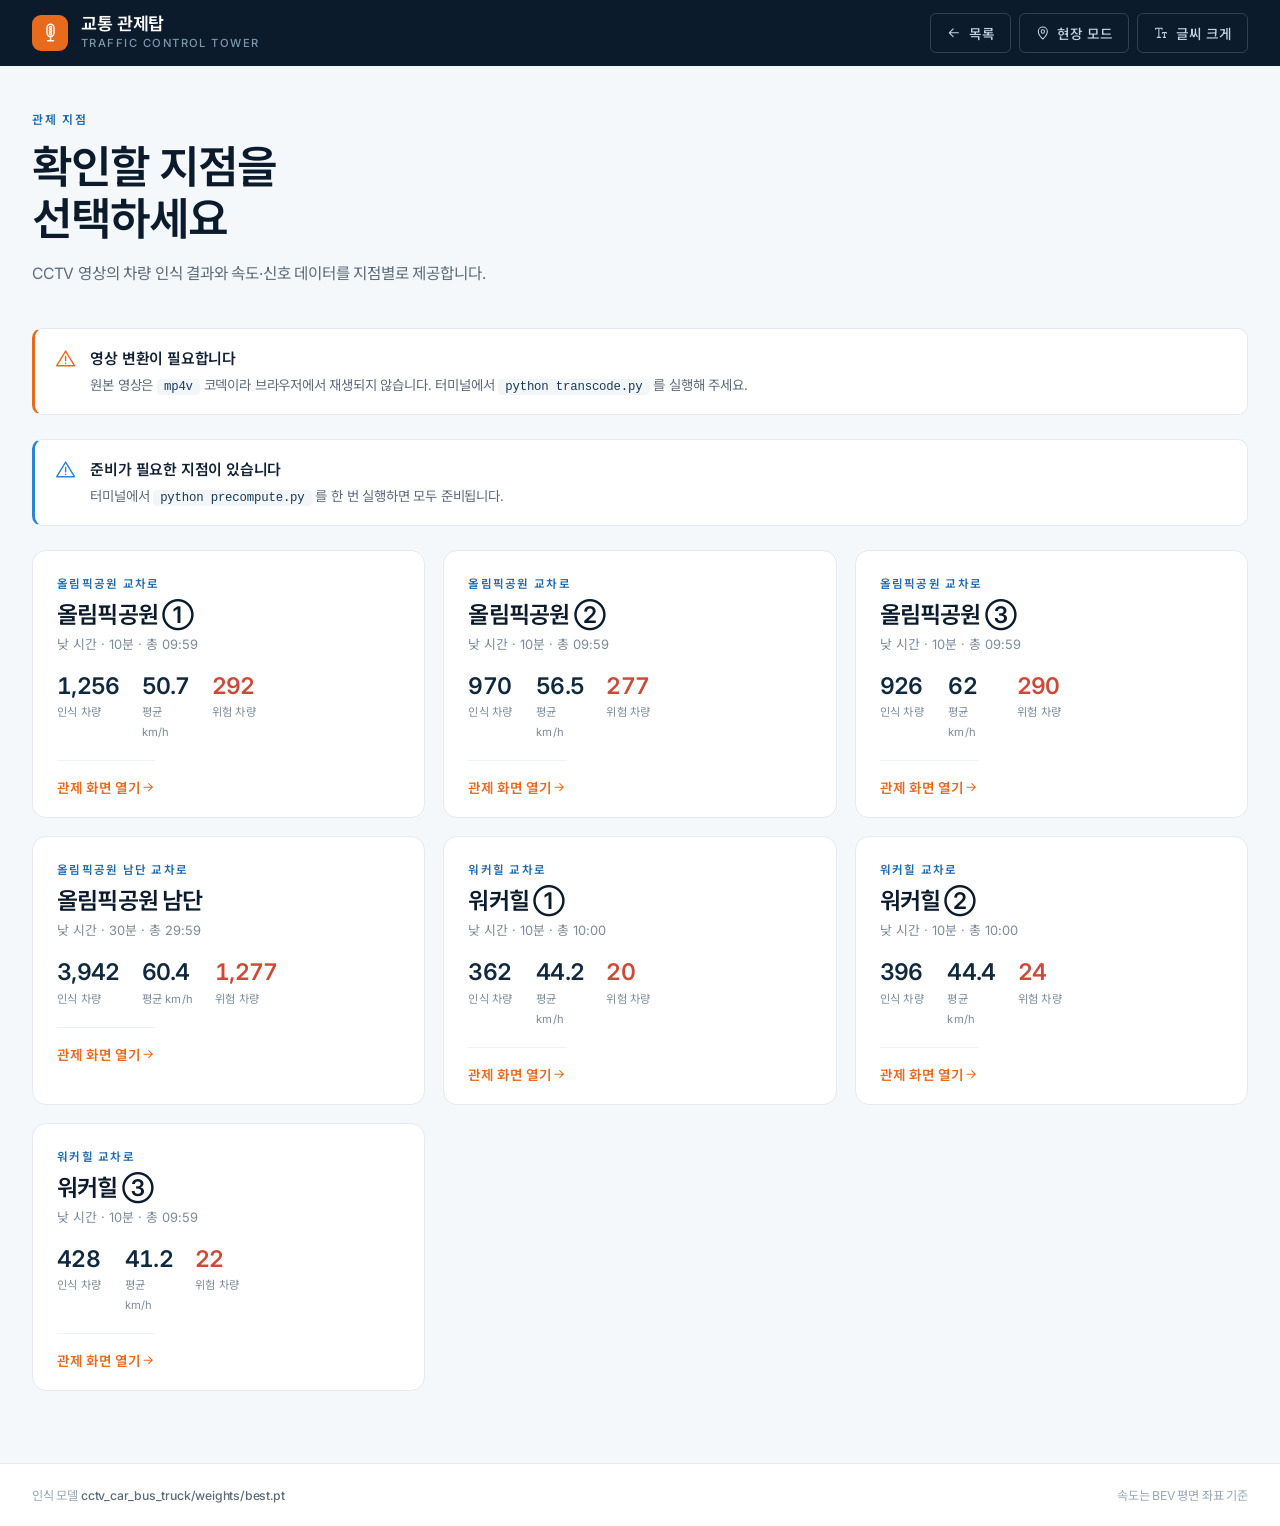
==== docs/index.html @ 978d21e4 "교통 관제탑 정적 웹사이트 배포" ====
<!DOCTYPE html>
<html lang="ko">
<head>
<meta charset="UTF-8">
<meta name="viewport" content="width=device-width, initial-scale=1.0">
<title>교통 관제탑</title>
<link rel="preconnect" href="https://fonts.googleapis.com">
<link rel="preconnect" href="https://fonts.gstatic.com" crossorigin>
<link href="https://fonts.googleapis.com/css2?family=Inter:wght@400;500;600;700&family=Noto+Sans+KR:wght@400;500;700&display=swap" rel="stylesheet">
<meta name="theme-color" content="#0B1B2B">
<meta name="apple-mobile-web-app-capable" content="yes">
<meta name="apple-mobile-web-app-status-bar-style" content="black-translucent">
<meta name="apple-mobile-web-app-title" content="관제탑">
<link rel="manifest" href="./manifest.webmanifest">
<link rel="apple-touch-icon" href="./static/icons/apple-touch-icon.png">
<link rel="icon" href="./static/icons/icon-192.png">
<link rel="stylesheet" href="./static/css/style.css?v=1788072977">
</head>
<body>

<svg class="sprite" aria-hidden="true">
  <symbol id="i-tower" viewBox="0 0 24 24" fill="none" stroke="currentColor" stroke-width="1.6" stroke-linecap="round" stroke-linejoin="round">
    <rect x="8" y="2.5" width="8" height="14" rx="4"/><path d="M12 16.5v5M8.5 21.5h7"/>
    <circle cx="12" cy="6.5" r="1.3"/><circle cx="12" cy="9.8" r="1.3"/><circle cx="12" cy="13.1" r="1.3"/>
  </symbol>
  <symbol id="i-back" viewBox="0 0 24 24" fill="none" stroke="currentColor" stroke-width="1.7" stroke-linecap="round" stroke-linejoin="round"><path d="M11 5 4 12l7 7M20 5l-7 7 7 7"/></symbol>
  <symbol id="i-fwd" viewBox="0 0 24 24" fill="none" stroke="currentColor" stroke-width="1.7" stroke-linecap="round" stroke-linejoin="round"><path d="M13 5l7 7-7 7M4 5l7 7-7 7"/></symbol>
  <symbol id="i-cam" viewBox="0 0 24 24" fill="none" stroke="currentColor" stroke-width="1.6" stroke-linecap="round" stroke-linejoin="round"><rect x="2.5" y="6" width="14" height="12" rx="2.5"/><path d="M16.5 10.5 21.5 8v8l-5-2.5z"/></symbol>
  <symbol id="i-bev" viewBox="0 0 24 24" fill="none" stroke="currentColor" stroke-width="1.6" stroke-linecap="round" stroke-linejoin="round"><path d="M3 8.5 12 4l9 4.5-9 4.5z"/><path d="M3 13l9 4.5L21 13"/><path d="M3 17l9 4.5L21 17"/></symbol>
  <symbol id="i-signal" viewBox="0 0 24 24" fill="none" stroke="currentColor" stroke-width="1.6" stroke-linecap="round" stroke-linejoin="round"><rect x="7" y="2.8" width="10" height="18.4" rx="5"/><circle cx="12" cy="7.5" r="1.4"/><circle cx="12" cy="12" r="1.4"/><circle cx="12" cy="16.5" r="1.4"/></symbol>
  <symbol id="i-car" viewBox="0 0 24 24" fill="none" stroke="currentColor" stroke-width="1.6" stroke-linecap="round" stroke-linejoin="round"><path d="M4.5 16.5v2a1 1 0 0 1-1 1h-1a1 1 0 0 1-1-1v-2M22.5 16.5v2a1 1 0 0 1-1 1h-1a1 1 0 0 1-1-1v-2"/><path d="M2 16.5v-4l2.2-5A2 2 0 0 1 6.1 6h11.8a2 2 0 0 1 1.9 1.5l2.2 5v4z"/><path d="M5.5 13h13"/></symbol>
  <symbol id="i-alert" viewBox="0 0 24 24" fill="none" stroke="currentColor" stroke-width="1.6" stroke-linecap="round" stroke-linejoin="round"><path d="M12 3.5 22 20H2z"/><path d="M12 9.5v5M12 17.3v.2"/></symbol>
  <symbol id="i-list" viewBox="0 0 24 24" fill="none" stroke="currentColor" stroke-width="1.6" stroke-linecap="round" stroke-linejoin="round"><path d="M8 6h13M8 12h13M8 18h13M3.5 6h.2M3.5 12h.2M3.5 18h.2"/></symbol>
  <symbol id="i-arrow-left" viewBox="0 0 24 24" fill="none" stroke="currentColor" stroke-width="1.7" stroke-linecap="round" stroke-linejoin="round"><path d="M19 12H5M11 6l-6 6 6 6"/></symbol>
  <symbol id="i-arrow-right" viewBox="0 0 24 24" fill="none" stroke="currentColor" stroke-width="1.7" stroke-linecap="round" stroke-linejoin="round"><path d="M5 12h14M13 6l6 6-6 6"/></symbol>
  <symbol id="i-twin" viewBox="0 0 24 24" fill="none" stroke="currentColor" stroke-width="1.6" stroke-linecap="round" stroke-linejoin="round"><rect x="3" y="3" width="18" height="18" rx="2.5"/><path d="M8 3v18M16 3v18M3 9h18M3 15h18"/></symbol>
  <symbol id="i-route" viewBox="0 0 24 24" fill="none" stroke="currentColor" stroke-width="1.6" stroke-linecap="round" stroke-linejoin="round"><circle cx="6" cy="19" r="2.5"/><circle cx="18" cy="5" r="2.5"/><path d="M8.5 19h5a4 4 0 0 0 0-8h-3a4 4 0 0 1 0-8h5" stroke-dasharray="3 2.5"/></symbol>
  <symbol id="i-siren" viewBox="0 0 24 24" fill="none" stroke="currentColor" stroke-width="1.6" stroke-linecap="round" stroke-linejoin="round"><path d="M6 19v-6a6 6 0 0 1 12 0v6z"/><path d="M4 19h16M12 3v2M4.5 7 6 8M19.5 7 18 8"/></symbol>
  <symbol id="i-pin" viewBox="0 0 24 24" fill="none" stroke="currentColor" stroke-width="1.6" stroke-linecap="round" stroke-linejoin="round"><path d="M12 21.5s7-6.2 7-11.4A7 7 0 0 0 5 10.1c0 5.2 7 11.4 7 11.4z"/><circle cx="12" cy="10" r="2.6"/></symbol>
  <symbol id="i-crosshair" viewBox="0 0 24 24" fill="none" stroke="currentColor" stroke-width="1.6" stroke-linecap="round" stroke-linejoin="round"><circle cx="12" cy="12" r="8"/><circle cx="12" cy="12" r="2.2"/><path d="M12 2v3M12 19v3M2 12h3M19 12h3"/></symbol>
  <symbol id="i-close" viewBox="0 0 24 24" fill="none" stroke="currentColor" stroke-width="1.8" stroke-linecap="round"><path d="M6 6l12 12M18 6L6 18"/></symbol>
  <symbol id="i-type" viewBox="0 0 24 24" fill="none" stroke="currentColor" stroke-width="1.6" stroke-linecap="round" stroke-linejoin="round"><path d="M4 6.5V5h10v1.5M9 5v14M6.5 19h5"/><path d="M14.5 12.5V11.5h6v1M17.5 11.5V19M15.8 19h3.4"/></symbol>
</svg>

<header class="rail">
  <div class="rail-inner">
    <a class="brand" href="./">
      <span class="brand-mark"><svg class="brand-ico"><use href="#i-tower"/></svg></span>
      <span class="brand-text">
        <strong>교통 관제탑</strong>
        <small>Traffic Control Tower</small>
      </span>
    </a>
    <div class="rail-tools">
      <button id="btnHome" class="rail-btn" type="button" hidden>
        <svg class="ico"><use href="#i-arrow-left"/></svg><span>목록</span>
      </button>
      <button id="btnField" class="rail-btn" type="button" aria-pressed="false">
        <svg class="ico"><use href="#i-pin"/></svg><span id="btnFieldLabel">현장 모드</span>
      </button>
      <button id="btnFont" class="rail-btn" type="button" aria-pressed="false">
        <svg class="ico"><use href="#i-type"/></svg><span id="btnFontLabel">글씨 크게</span>
      </button>
    </div>
  </div>
</header>

<main class="wrap">

  <section id="viewList" class="screen">
    <div class="hero">
      <span class="tagline">관제 지점</span>
      <h1 class="hero-title">확인할 지점을<br>선택하세요</h1>
      <p class="hero-sub">CCTV 영상의 차량 인식 결과와 속도·신호 데이터를 지점별로 제공합니다.</p>
    </div>

    <div id="fieldBar" class="field-bar" hidden>
      <span class="fb-pulse"></span>
      <div class="fb-text">
        <strong id="fbTitle">위치를 확인하는 중입니다</strong>
        <span id="fbDetail">잠시만 기다려 주세요</span>
      </div>
      <button id="fbSettings" class="fb-btn" type="button">위치 설정</button>
      <button id="fbStop" class="fb-btn ghost" type="button" aria-label="현장 모드 끄기">
        <svg class="ico"><use href="#i-close"/></svg>
      </button>
    </div>

    <div id="codecHint" class="notice is-warn" hidden>
      <svg class="ico"><use href="#i-alert"/></svg>
      <div>
        <strong>영상 변환이 필요합니다</strong>
        <p>원본 영상은 <code>mp4v</code> 코덱이라 브라우저에서 재생되지 않습니다.
           터미널에서 <code>python transcode.py</code> 를 실행해 주세요.</p>
      </div>
    </div>

    <div id="setupHint" class="notice" hidden>
      <svg class="ico"><use href="#i-alert"/></svg>
      <div>
        <strong>준비가 필요한 지점이 있습니다</strong>
        <p>터미널에서 <code>python precompute.py</code> 를 한 번 실행하면 모두 준비됩니다.</p>
      </div>
    </div>

    <section id="placePanel" class="panel place-panel" hidden>
      <h2 class="panel-title"><svg class="ico"><use href="#i-crosshair"/></svg>현장 위치 설정</h2>
      <p class="place-lead">
        각 교차로의 좌표입니다. 현장에 서서 <b>이 자리로 지정</b>을 누르면
        휴대폰의 현재 위치로 정확하게 맞춰집니다. 설정한 값은 서버에 저장됩니다.
      </p>
      <div id="placeList" class="place-list"></div>
      <div class="place-foot">
        <label for="radiusInput">자동 전환 반경</label>
        <input id="radiusInput" type="number" min="20" max="2000" step="10" value="150">
        <span class="unit">m</span>
        <span class="place-hint">이 거리 안으로 들어오면 해당 지점 화면이 자동으로 열립니다</span>
      </div>
    </section>

    <div id="cardGrid" class="card-grid">
      <div class="loading-box">목록을 불러오는 중입니다</div>
    </div>
  </section>

  <section id="viewDetail" class="screen" hidden>

    <div id="arrivedBar" class="arrived-bar" hidden>
      <svg class="ico"><use href="#i-pin"/></svg>
      <span id="arrivedText">현장 도착 - 자동으로 열었습니다</span>
      <span id="arrivedSwitch" class="arrived-switch"></span>
    </div>

    <div class="detail-head">
      <div>
        <span class="tagline" id="dtPlace">—</span>
        <h1 class="detail-title" id="dtTitle">—</h1>
        <p class="detail-meta" id="dtSub">—</p>
      </div>
      <div id="dtBadge" class="status-pill is-safe">
        <span class="pill-dot"></span>
        <span class="pill-label">현재 상태</span>
        <span class="pill-value">안전</span>
      </div>
    </div>

    <div class="detail-grid">

      <div class="stage">
        <div class="seg" role="tablist" aria-label="화면 선택">
          <button class="seg-btn is-on" data-view="yolo" role="tab" aria-selected="true">
            <svg class="ico"><use href="#i-cam"/></svg>
            <span class="seg-main">차량 인식</span>
            <span class="seg-sub">카메라 시점</span>
          </button>
          <button class="seg-btn" data-view="bev" role="tab" aria-selected="false">
            <svg class="ico"><use href="#i-bev"/></svg>
            <span class="seg-main">평면 변환</span>
            <span class="seg-sub">속도 측정 시점</span>
          </button>
          <button class="seg-btn" data-view="twin" role="tab" aria-selected="false">
            <svg class="ico"><use href="#i-twin"/></svg>
            <span class="seg-main">디지털 트윈</span>
            <span class="seg-sub">도로 도면 위 재현</span>
          </button>
        </div>

        <div class="video-box">
          <video id="player" controls playsinline preload="auto"></video>
          <canvas id="overlay" class="overlay"></canvas>
        </div>

        <p id="videoStatus" class="video-status" hidden></p>
        <div id="eventAlert" class="event-alert" hidden>
          <svg class="ico"><use href="#i-siren"/></svg>
          <div class="ea-body">
            <strong id="eaTitle">위반</strong>
            <span id="eaDetail"></span>
          </div>
        </div>

        <div class="deck">
          <div class="deck-row">
            <button id="btnBack" class="ctl" type="button">
              <svg class="ico"><use href="#i-back"/></svg><span>10초 뒤로</span>
            </button>
            <button id="btnFwd" class="ctl" type="button">
              <svg class="ico"><use href="#i-fwd"/></svg><span>10초 앞으로</span>
            </button>
            <button id="btnPredict" class="ctl" type="button" aria-pressed="false" disabled>
              <svg class="ico"><use href="#i-route"/></svg><span id="btnPredictLabel">경로 예측</span>
            </button>
            <div class="timecode"><b id="curTime">00:00</b><i>/</i><span id="totTime">00:00</span></div>
          </div>

          <div class="strip-wrap">
            <div class="strip-head">
              <span class="strip-title">시간대별 위험도</span>
              <span class="legend">
                <i><b class="dot safe"></b>안전</i>
                <i><b class="dot caution"></b>주의</i>
                <i><b class="dot danger"></b>위험</i>
              </span>
            </div>
            <canvas id="riskStrip" class="risk-strip" height="14"></canvas>
            <p class="strip-hint">띠를 누르면 해당 시각으로 이동합니다</p>
          </div>
        </div>
      </div>

      <aside class="side-col">

        <section class="panel">
          <h2 class="panel-title"><svg class="ico"><use href="#i-signal"/></svg>현재 신호</h2>
          <div id="signalList" class="signal-list"></div>
          <p id="signalNote" class="panel-note"></p>
        </section>

        <section class="panel">
          <h2 class="panel-title"><svg class="ico"><use href="#i-car"/></svg>통행 현황</h2>
          <div class="metric-row">
            <div class="metric">
              <span class="metric-num" id="stCount">0</span>
              <span class="metric-cap">통행 차량</span>
            </div>
            <div class="metric">
              <span class="metric-num" id="stAvg">0</span>
              <span class="metric-cap">평균 <i>km/h</i></span>
            </div>
            <div class="metric">
              <span class="metric-num" id="stMax">0</span>
              <span class="metric-cap">최고 <i>km/h</i></span>
            </div>
          </div>
          <div id="liveList" class="live-list"></div>
        </section>

        <section class="panel" id="eventPanel">
          <h2 class="panel-title"><svg class="ico"><use href="#i-siren"/></svg>위반 감지</h2>
          <div class="ev-tabs">
            <button class="ev-tab is-on" data-ev="stopline">정지선 <b id="cntStop">0</b></button>
            <button class="ev-tab" data-ev="tailgate">꼬리물기 <b id="cntTail">0</b></button>
          </div>
          <div id="eventList" class="event-list"></div>
          <p class="panel-note" id="eventNote">—</p>
        </section>

        <section class="panel">
          <h2 class="panel-title"><svg class="ico"><use href="#i-alert"/></svg>위험도 판정</h2>
          <div id="riskBig" class="risk-state is-safe">
            <span class="rs-dot"></span>
            <span class="rs-word">안전</span>
            <span class="rs-desc">제한속도 내에서 통행 중입니다</span>
          </div>
          <div class="risk-bars">
            <div class="rb"><span class="rb-lab"><b class="dot safe"></b>안전</span>
              <span class="rb-track"><i id="barSafe" class="rb-fill safe"></i></span><b id="numSafe">0</b></div>
            <div class="rb"><span class="rb-lab"><b class="dot caution"></b>주의</span>
              <span class="rb-track"><i id="barCaution" class="rb-fill caution"></i></span><b id="numCaution">0</b></div>
            <div class="rb"><span class="rb-lab"><b class="dot danger"></b>위험</span>
              <span class="rb-track"><i id="barDanger" class="rb-fill danger"></i></span><b id="numDanger">0</b></div>
          </div>
          <p class="panel-note" id="riskRule">—</p>
        </section>

      </aside>
    </div>

    <section class="panel panel-table">
      <h2 class="panel-title"><svg class="ico"><use href="#i-list"/></svg>전체 분석 결과</h2>

      <div class="sum-grid">
        <div class="sum-card"><span class="sum-cap">인식 차량</span><span class="sum-num" id="sumTotal">0</span></div>
        <div class="sum-card"><span class="sum-cap">판정 차량</span><span class="sum-num" id="sumJudged">0</span></div>
        <div class="sum-card"><span class="sum-cap">평균 속도 <i>km/h</i></span><span class="sum-num" id="sumAvg">0</span></div>
        <div class="sum-card is-caution"><span class="sum-cap">주의</span><span class="sum-num" id="sumCaution">0</span></div>
        <div class="sum-card is-danger"><span class="sum-cap">위험</span><span class="sum-num" id="sumDanger">0</span></div>
      </div>

      <div class="filter-row">
        <div class="chips">
          <button class="chip is-on" data-filter="all">전체</button>
          <button class="chip" data-filter="danger">위험</button>
          <button class="chip" data-filter="caution">주의</button>
          <button class="chip" data-filter="safe">안전</button>
          <button class="chip" data-filter="unknown">측정 부족</button>
        </div>
        <span id="tableCount" class="table-count"></span>
      </div>

      <div class="table-scroll">
        <table class="vtable">
          <thead>
            <tr>
              <th>차량</th>
              <th class="num">판정 속도<small>지속 속도</small></th>
              <th class="num">순간 최고<small>단일 최댓값</small></th>
              <th class="num">관측 시간</th>
              <th>출현 구간</th>
              <th>판정</th>
              <th class="th-act"></th>
            </tr>
          </thead>
          <tbody id="vtBody"></tbody>
        </table>
      </div>
      <div class="table-more">
        <button id="btnMore" class="ctl" type="button">더 보기</button>
      </div>
    </section>

  </section>
</main>

<footer class="foot">
  <div class="foot-inner">
    <span>인식 모델 <b id="footWeights">cctv_car_bus_truck/weights/best.pt</b></span>
    <span>속도는 BEV 평면 좌표 기준</span>
  </div>
</footer>

<script>window.STATIC_MODE=true;</script>
<script src="./static/js/main.js?v=1788072977"></script>
</body>
</html>
---- docs/static/css/style.css ----
/* ==========================================================
   교통 관제탑
   흰색 + 블루 계열, 포인트 오렌지
   ========================================================== */

:root{
  --navy-900:#0B1B2B;
  --navy-800:#11293F;
  --navy-700:#1A3B57;
  --navy-600:#254E70;

  --blue-700:#175189;
  --blue-600:#1C68AE;
  --blue-500:#2B84D4;
  --blue-200:#BEDBF2;
  --blue-100:#DCEBF8;
  --blue-50:#EFF6FC;

  --page:#F5F8FB;
  --white:#FFFFFF;
  --line:#E3EAF1;
  --line-soft:#EDF2F7;
  --gray-100:#F2F6F9;
  --gray-400:#9AA7B4;
  --gray-500:#7C8B99;
  --gray-600:#5C6B7A;
  --ink:#122234;

  --orange:#E86A1C;
  --orange-600:#CD5A11;
  --orange-100:#FBE3D2;
  --orange-50:#FDF2EA;

  --safe:#1E8A61;
  --safe-bg:#E6F4EE;
  --caution:#C08312;
  --caution-bg:#FBF1DC;
  --danger:#CE4A38;
  --danger-bg:#FAE7E3;

  --r-lg:14px;
  --r-md:10px;
  --r-sm:6px;
  --fs:17px;
}

body.big{ --fs:20px; }

*{ box-sizing:border-box; }
html,body{ margin:0; padding:0; }

body{
  font-family:'Inter','Noto Sans KR',-apple-system,BlinkMacSystemFont,'Apple SD Gothic Neo',sans-serif;
  font-size:var(--fs); line-height:1.6; color:var(--ink); background:var(--page);
  min-height:100vh; -webkit-font-smoothing:antialiased;
  font-feature-settings:'tnum' 1; letter-spacing:-.011em;
}

.sprite{ position:absolute; width:0; height:0; }
.ico{ width:1.15em; height:1.15em; flex:none; }
.num{ text-align:right; font-variant-numeric:tabular-nums; }

/* ---------- 상단 레일 ---------- */
.rail{ background:var(--navy-900); position:sticky; top:0; z-index:60; }
.rail-inner{
  max-width:1520px; margin:0 auto; padding:0 32px; height:66px;
  display:flex; align-items:center; justify-content:space-between; gap:24px;
}
.brand{ display:flex; align-items:center; gap:13px; text-decoration:none; color:var(--white); }
.brand-mark{
  width:36px; height:36px; border-radius:9px; background:var(--orange);
  display:flex; align-items:center; justify-content:center;
}
.brand-ico{ width:21px; height:21px; color:var(--white); }
.brand-text strong{ display:block; font-size:1.02em; font-weight:600; letter-spacing:-.02em; line-height:1.25; }
.brand-text small{
  display:block; font-size:.66em; color:#7E96AC; font-weight:500;
  letter-spacing:.13em; text-transform:uppercase;
}

.rail-tools{ display:flex; gap:8px; }
.rail-btn{
  font-family:inherit; font-size:.8em; font-weight:500; color:#C3D3E1; cursor:pointer;
  background:transparent; border:1px solid rgba(255,255,255,.16); border-radius:var(--r-sm);
  padding:9px 15px; display:flex; align-items:center; gap:7px; transition:.15s;
}
.rail-btn:hover{ background:rgba(255,255,255,.08); color:var(--white); border-color:rgba(255,255,255,.3); }
.rail-btn[aria-pressed="true"]{ background:var(--orange); border-color:var(--orange); color:var(--white); }

/* ---------- 레이아웃 ---------- */
.wrap{ max-width:1520px; margin:0 auto; padding:44px 32px 72px; }
.screen[hidden]{ display:none; }

.panel{ background:var(--white); border:1px solid var(--line); border-radius:var(--r-lg); padding:24px 26px; }
.panel-title{
  margin:0 0 20px; font-size:.8em; font-weight:600; color:var(--navy-700);
  letter-spacing:.06em; display:flex; align-items:center; gap:9px;
  padding-bottom:14px; border-bottom:1px solid var(--line-soft);
}
.panel-title .ico{ color:var(--blue-500); width:1.3em; height:1.3em; }
.panel-note{
  margin:16px 0 0; font-size:.76em; color:var(--gray-600); line-height:1.65;
  border-top:1px solid var(--line-soft); padding-top:14px;
}

.tagline{
  display:block; font-size:.7em; font-weight:600; color:var(--blue-600);
  letter-spacing:.14em; text-transform:uppercase;
}

/* ---------- 지점 목록 ---------- */
.hero{ max-width:640px; margin-bottom:40px; }
.hero-title{
  margin:12px 0 0; font-size:2.6em; font-weight:600; line-height:1.18;
  letter-spacing:-.045em; color:var(--navy-900);
}
.hero-sub{ margin:16px 0 0; color:var(--gray-600); font-size:.92em; line-height:1.7; }

.card-grid{ display:grid; gap:18px; grid-template-columns:repeat(auto-fill,minmax(310px,1fr)); }
.loading-box{
  grid-column:1/-1; padding:64px; text-align:center; color:var(--gray-400); font-size:.88em;
  background:var(--white); border:1px solid var(--line); border-radius:var(--r-lg);
}

.vcard{
  position:relative; text-align:left; font-family:inherit; font-size:1em; color:inherit;
  cursor:pointer; background:var(--white); border:1px solid var(--line);
  border-radius:var(--r-lg); padding:24px 24px 20px; overflow:hidden;
  display:flex; flex-direction:column; gap:20px; transition:.18s ease;
}
.vcard::before{
  content:''; position:absolute; left:0; top:0; bottom:0; width:3px;
  background:var(--orange); opacity:0; transition:.18s;
}
.vcard:hover:not(:disabled){
  border-color:var(--blue-200); transform:translateY(-2px);
  box-shadow:0 10px 28px -14px rgba(23,81,137,.4);
}
.vcard:hover:not(:disabled)::before{ opacity:1; }
.vcard:disabled{ opacity:.5; cursor:not-allowed; }
.vcard-place{ font-size:.68em; color:var(--blue-600); font-weight:600; letter-spacing:.11em; text-transform:uppercase; }
.vcard-name{ font-size:1.35em; font-weight:600; letter-spacing:-.035em; margin-top:5px; color:var(--navy-900); }
.vcard-desc{ font-size:.76em; color:var(--gray-500); margin-top:4px; }
.vcard-stats{ display:flex; gap:22px; }
.vc-stat{ flex:1; }
.vc-stat b{
  display:block; font-size:1.35em; font-weight:600; line-height:1.2;
  letter-spacing:-.03em; color:var(--navy-800); font-variant-numeric:tabular-nums;
}
.vc-stat span{ font-size:.66em; color:var(--gray-500); letter-spacing:.02em; }
.vc-stat.is-danger b{ color:var(--danger); }
.vcard-go{
  display:flex; align-items:center; justify-content:space-between;
  font-size:.8em; font-weight:600; color:var(--orange);
  border-top:1px solid var(--line-soft); padding-top:16px;
}
.vcard-go .ico{ width:1.05em; height:1.05em; transition:transform .18s; }
.vcard:hover .vcard-go .ico{ transform:translateX(4px); }
.vcard-wait{ font-size:.76em; color:var(--gray-400); border-top:1px solid var(--line-soft); padding-top:16px; }

.notice{
  margin-bottom:24px; display:flex; gap:14px; align-items:flex-start;
  background:var(--white); border:1px solid var(--line);
  border-left:3px solid var(--blue-500); border-radius:var(--r-md); padding:16px 20px;
}
.notice .ico{ color:var(--blue-500); width:1.25em; height:1.25em; margin-top:3px; }
.notice.is-warn{ border-left-color:var(--orange); }
.notice.is-warn .ico{ color:var(--orange); }
.notice strong{ font-size:.88em; font-weight:600; }
.notice p{ margin:3px 0 0; font-size:.79em; color:var(--gray-600); }
.notice code{
  background:var(--gray-100); border-radius:4px; padding:1px 7px;
  font-family:ui-monospace,SFMono-Regular,Menlo,monospace; font-size:.92em; color:var(--navy-700);
}

/* ---------- 관제 헤더 ---------- */
.detail-head{
  display:flex; align-items:flex-end; justify-content:space-between; gap:28px;
  margin-bottom:28px; padding-bottom:24px; border-bottom:1px solid var(--line); flex-wrap:wrap;
}
.detail-title{ margin:10px 0 0; font-size:2.05em; font-weight:600; letter-spacing:-.042em; line-height:1.2; color:var(--navy-900); }
.detail-meta{ margin:9px 0 0; color:var(--gray-500); font-size:.77em; }

.status-pill{
  display:flex; align-items:center; gap:11px; padding:10px 18px 10px 15px;
  border:1px solid var(--line); border-radius:999px; background:var(--white);
}
.pill-dot{ width:8px; height:8px; border-radius:50%; background:var(--gray-400); }
.pill-label{ font-size:.68em; color:var(--gray-500); letter-spacing:.1em; text-transform:uppercase; font-weight:600; }
.pill-value{ font-size:.92em; font-weight:600; letter-spacing:-.02em; }
.status-pill.is-safe{ border-color:#B9E0CE; background:var(--safe-bg); }
.status-pill.is-safe .pill-dot{ background:var(--safe); }
.status-pill.is-safe .pill-value{ color:var(--safe); }
.status-pill.is-caution{ border-color:#EAD5A6; background:var(--caution-bg); }
.status-pill.is-caution .pill-dot{ background:var(--caution); }
.status-pill.is-caution .pill-value{ color:var(--caution); }
.status-pill.is-danger{ border-color:#EFC3B9; background:var(--danger-bg); }
.status-pill.is-danger .pill-dot{ background:var(--danger); }
.status-pill.is-danger .pill-value{ color:var(--danger); }

.detail-grid{ display:grid; gap:20px; grid-template-columns:minmax(0,1.62fr) minmax(340px,1fr); align-items:start; }
@media (max-width:1120px){ .detail-grid{ grid-template-columns:1fr; } }

/* ---------- 영상 ---------- */
.stage{ background:var(--white); border:1px solid var(--line); border-radius:var(--r-lg); overflow:hidden; }
.seg{ display:flex; border-bottom:1px solid var(--line); background:var(--gray-100); }
.seg-btn{
  flex:1; font-family:inherit; cursor:pointer; text-align:left; transition:.15s;
  background:transparent; border:none; color:var(--gray-500);
  padding:16px 22px; display:grid; grid-template-columns:auto 1fr; column-gap:12px;
  align-items:center; position:relative;
}
.seg-btn::after{
  content:''; position:absolute; left:0; right:0; bottom:-1px; height:2px;
  background:var(--orange); opacity:0; transition:.15s;
}
.seg-btn:hover:not(.is-on):not(:disabled){ color:var(--navy-700); background:rgba(255,255,255,.6); }
.seg-btn.is-on{ background:var(--white); color:var(--navy-900); }
.seg-btn.is-on::after{ opacity:1; }
.seg-btn:disabled{ opacity:.4; cursor:not-allowed; }
.seg-btn .ico{ grid-row:1/3; width:1.45em; height:1.45em; color:var(--gray-400); }
.seg-btn.is-on .ico{ color:var(--orange); }
.seg-main{ font-weight:600; font-size:.9em; letter-spacing:-.025em; }
.seg-sub{ font-size:.68em; color:var(--gray-400); letter-spacing:.02em; }

.video-box{
  position:relative; background:var(--navy-900); line-height:0;
  display:flex; align-items:center; justify-content:center;
}
.video-box video{
  width:100%; height:auto; max-height:64vh; display:block; background:#000;
}
.video-box video.bev{ width:auto; max-width:100%; }

.video-status{
  margin:0; padding:12px 24px; font-size:.78em; color:var(--gray-600);
  background:var(--gray-100); border-bottom:1px solid var(--line);
}
.video-status.is-error{ background:var(--danger-bg); color:var(--danger); font-weight:500; }
.video-status[hidden]{ display:none; }

.deck{ padding:20px 24px 24px; }
.deck-row{ display:flex; align-items:center; gap:8px; }
.ctl{
  font-family:inherit; font-size:.82em; font-weight:500; cursor:pointer; transition:.15s;
  background:var(--white); border:1px solid var(--line); color:var(--navy-700);
  border-radius:var(--r-sm); padding:10px 16px; display:flex; align-items:center; gap:8px;
}
.ctl:hover{ border-color:var(--blue-200); background:var(--blue-50); color:var(--blue-700); }

.timecode{
  margin-left:auto; display:flex; align-items:baseline; gap:6px;
  font-variant-numeric:tabular-nums; font-size:.86em;
}
.timecode b{ font-weight:600; color:var(--navy-900); }
.timecode i{ color:var(--line); font-style:normal; }
.timecode span{ color:var(--gray-400); }

.seekbar{ width:100%; margin:16px 0 0; height:18px; -webkit-appearance:none; appearance:none; background:transparent; cursor:pointer; }
.seekbar::-webkit-slider-runnable-track{ height:4px; border-radius:999px; background:var(--line); }
.seekbar::-webkit-slider-thumb{
  -webkit-appearance:none; width:16px; height:16px; border-radius:50%;
  background:var(--orange); border:3px solid var(--white); margin-top:-6px;
  box-shadow:0 0 0 1px var(--line);
}
.seekbar::-moz-range-track{ height:4px; border-radius:999px; background:var(--line); }
.seekbar::-moz-range-thumb{ width:14px; height:14px; border-radius:50%; background:var(--orange); border:3px solid var(--white); }

.strip-wrap{ margin-top:20px; padding-top:18px; border-top:1px solid var(--line-soft); }
.strip-head{ display:flex; align-items:center; justify-content:space-between; gap:16px; }
.strip-title{ font-size:.7em; font-weight:600; color:var(--gray-500); letter-spacing:.1em; text-transform:uppercase; }
.legend{ display:flex; gap:14px; font-size:.72em; color:var(--gray-500); }
.legend i{ display:flex; align-items:center; gap:6px; font-style:normal; }
.dot{ width:7px; height:7px; border-radius:50%; display:inline-block; }
.dot.safe{ background:var(--safe); }
.dot.caution{ background:var(--caution); }
.dot.danger{ background:var(--danger); }
.risk-strip{ width:100%; height:14px; margin-top:12px; border-radius:3px; background:var(--gray-100); display:block; cursor:pointer; }
.strip-hint{ margin:9px 0 0; font-size:.68em; color:var(--gray-400); }

/* ---------- 사이드 ---------- */
.side-col{ display:flex; flex-direction:column; gap:20px; }

.signal-list{ display:flex; flex-direction:column; }
.sig-row{ display:flex; align-items:center; gap:13px; padding:12px 0; border-bottom:1px solid var(--line-soft); }
.sig-row:last-child{ border-bottom:none; padding-bottom:0; }
.sig-lamp{ width:10px; height:10px; border-radius:50%; flex:none; background:#D6DEE6; }
.sig-lamp.green{ background:var(--safe); box-shadow:0 0 0 4px var(--safe-bg); }
.sig-lamp.yellow{ background:var(--caution); box-shadow:0 0 0 4px var(--caution-bg); }
.sig-lamp.red{ background:var(--danger); box-shadow:0 0 0 4px var(--danger-bg); }
.sig-lamp.off{ background:#D6DEE6; }
.sig-name{ flex:1; font-size:.85em; font-weight:500; }
.sig-kind{ display:block; font-size:.68em; color:var(--gray-400); font-weight:400; }
.sig-state{ font-size:.8em; font-weight:600; }
.sig-state.green{ color:var(--safe); }
.sig-state.yellow{ color:var(--caution); }
.sig-state.red{ color:var(--danger); }
.sig-state.off,.sig-state.unknown{ color:var(--gray-400); font-weight:400; }

.metric-row{ display:flex; gap:20px; padding-bottom:20px; border-bottom:1px solid var(--line-soft); }
.metric{ flex:1; }
.metric-num{
  display:block; font-size:1.85em; font-weight:600; line-height:1.1;
  letter-spacing:-.04em; color:var(--navy-900); font-variant-numeric:tabular-nums;
}
.metric-cap{ display:block; font-size:.68em; color:var(--gray-500); margin-top:4px; letter-spacing:.02em; }
.metric-cap i{ font-style:normal; color:var(--gray-400); }

.live-list{ display:flex; flex-direction:column; max-height:268px; overflow-y:auto; margin-top:4px; }
.live-row{ display:flex; align-items:center; gap:11px; padding:11px 0; border-bottom:1px solid var(--line-soft); }
.live-row:last-child{ border-bottom:none; }
.live-bar{ width:2px; height:22px; border-radius:2px; background:#D6DEE6; flex:none; }
.live-row.safe .live-bar{ background:var(--safe); }
.live-row.caution .live-bar{ background:var(--caution); }
.live-row.danger .live-bar{ background:var(--danger); }
.live-id{ font-size:.78em; color:var(--gray-500); font-variant-numeric:tabular-nums; letter-spacing:.02em; }
.live-tag{ font-size:.66em; font-weight:600; padding:3px 9px; border-radius:4px; letter-spacing:.02em; }
.live-tag.safe{ background:var(--safe-bg); color:var(--safe); }
.live-tag.caution{ background:var(--caution-bg); color:var(--caution); }
.live-tag.danger{ background:var(--danger-bg); color:var(--danger); }
.live-speed{ margin-left:auto; font-size:.95em; font-weight:600; color:var(--navy-900); font-variant-numeric:tabular-nums; letter-spacing:-.02em; }
.live-speed small{ font-size:.62em; font-weight:400; color:var(--gray-400); }
.live-empty{ text-align:center; color:var(--gray-400); padding:28px; font-size:.8em; }

.risk-state{
  display:grid; grid-template-columns:auto 1fr; column-gap:13px; align-items:center;
  border:1px solid var(--line); border-radius:var(--r-md); padding:17px 19px;
}
.rs-dot{ grid-row:1/3; width:10px; height:10px; border-radius:50%; background:var(--gray-400); }
.rs-word{ font-size:1.2em; font-weight:600; letter-spacing:-.035em; line-height:1.25; }
.rs-desc{ font-size:.73em; color:var(--gray-600); }
.risk-state.is-safe{ background:var(--safe-bg); border-color:#B9E0CE; }
.risk-state.is-safe .rs-dot{ background:var(--safe); }
.risk-state.is-safe .rs-word{ color:var(--safe); }
.risk-state.is-caution{ background:var(--caution-bg); border-color:#EAD5A6; }
.risk-state.is-caution .rs-dot{ background:var(--caution); }
.risk-state.is-caution .rs-word{ color:var(--caution); }
.risk-state.is-danger{ background:var(--danger-bg); border-color:#EFC3B9; }
.risk-state.is-danger .rs-dot{ background:var(--danger); }
.risk-state.is-danger .rs-word{ color:var(--danger); }

.risk-bars{ margin-top:18px; display:flex; flex-direction:column; gap:11px; }
.rb{ display:flex; align-items:center; gap:11px; font-size:.76em; }
.rb-lab{ display:flex; align-items:center; gap:7px; min-width:58px; color:var(--gray-600); }
.rb-track{ flex:1; height:4px; background:var(--line); border-radius:999px; overflow:hidden; }
.rb-fill{ display:block; height:100%; width:0; border-radius:999px; transition:width .35s ease; }
.rb-fill.safe{ background:var(--safe); }
.rb-fill.caution{ background:var(--caution); }
.rb-fill.danger{ background:var(--danger); }
.rb b{ min-width:26px; text-align:right; font-weight:600; color:var(--navy-800); font-variant-numeric:tabular-nums; }

/* ---------- 표 ---------- */
.panel-table{ margin-top:20px; }
.sum-grid{
  display:grid; gap:0; grid-template-columns:repeat(auto-fit,minmax(150px,1fr));
  margin-bottom:26px; border:1px solid var(--line); border-radius:var(--r-md); overflow:hidden;
}
.sum-card{ padding:18px 20px; border-right:1px solid var(--line); display:flex; flex-direction:column; gap:6px; }
.sum-card:last-child{ border-right:none; }
.sum-cap{ font-size:.68em; color:var(--gray-500); letter-spacing:.06em; text-transform:uppercase; font-weight:600; }
.sum-cap i{ font-style:normal; color:var(--gray-400); font-weight:400; letter-spacing:0; text-transform:none; }
.sum-num{ font-size:1.75em; font-weight:600; line-height:1.1; letter-spacing:-.04em; color:var(--navy-900); font-variant-numeric:tabular-nums; }
.sum-card.is-caution .sum-num{ color:var(--caution); }
.sum-card.is-danger .sum-num{ color:var(--danger); }

.filter-row{ display:flex; align-items:center; gap:14px; margin-bottom:16px; flex-wrap:wrap; }
.chips{ display:flex; gap:6px; flex-wrap:wrap; }
.chip{
  font-family:inherit; font-size:.76em; font-weight:500; cursor:pointer; transition:.15s;
  background:var(--white); border:1px solid var(--line); color:var(--gray-600);
  border-radius:999px; padding:7px 16px;
}
.chip:hover{ border-color:var(--blue-200); color:var(--blue-700); background:var(--blue-50); }
.chip.is-on{ background:var(--navy-800); border-color:var(--navy-800); color:var(--white); }
.table-count{ margin-left:auto; font-size:.74em; color:var(--gray-400); font-variant-numeric:tabular-nums; }

.table-scroll{ overflow-x:auto; }
.vtable{ width:100%; border-collapse:collapse; font-size:.82em; }
.vtable thead th{
  color:var(--gray-500); font-weight:600; font-size:.92em; letter-spacing:.05em;
  padding:0 18px 12px; text-align:left; white-space:nowrap; border-bottom:1px solid var(--line);
  text-transform:uppercase;
}
.vtable thead th.num{ text-align:right; }
.vtable thead th small{ display:block; font-size:.82em; font-weight:400; color:var(--gray-400); letter-spacing:0; text-transform:none; margin-top:2px; }
.vtable th.th-act{ width:1%; }
.vtable tbody td{ padding:14px 18px; border-bottom:1px solid var(--line-soft); white-space:nowrap; }
.vtable tbody tr:last-child td{ border-bottom:none; }
.vtable tbody tr:hover{ background:var(--blue-50); }
.vt-id{ font-weight:500; color:var(--gray-500); font-variant-numeric:tabular-nums; }
.vt-speed{ font-weight:600; color:var(--navy-900); font-variant-numeric:tabular-nums; text-align:right; }
.vt-dim{ color:var(--gray-500); font-variant-numeric:tabular-nums; text-align:right; }
.tag{ font-size:.88em; font-weight:600; padding:4px 11px; border-radius:4px; }
.tag.safe{ background:var(--safe-bg); color:var(--safe); }
.tag.caution{ background:var(--caution-bg); color:var(--caution); }
.tag.danger{ background:var(--danger-bg); color:var(--danger); }
.tag.unknown{ background:var(--gray-100); color:var(--gray-400); }
.jump-btn{
  font-family:inherit; font-size:.9em; font-weight:500; cursor:pointer; transition:.15s;
  background:transparent; border:1px solid var(--line); color:var(--gray-600);
  border-radius:var(--r-sm); padding:6px 14px; white-space:nowrap;
}
.jump-btn:hover{ border-color:var(--orange); color:var(--orange); background:var(--orange-50); }
.table-empty{ text-align:center; padding:38px; color:var(--gray-400); }
.table-more{ margin-top:18px; }
.table-more .ctl{ display:inline-flex; }

.foot{ border-top:1px solid var(--line); background:var(--white); }
.foot-inner{
  max-width:1520px; margin:0 auto; padding:22px 32px;
  display:flex; justify-content:space-between; gap:20px; flex-wrap:wrap;
  color:var(--gray-400); font-size:.72em;
}
.foot-inner a{ color:var(--blue-600); text-decoration:none; }
.foot-inner a:hover{ text-decoration:underline; }
.foot-inner b{ font-weight:500; color:var(--gray-600); }

@media (max-width:640px){
  .wrap{ padding:28px 16px 48px; }
  .rail-inner{ padding:0 16px; }
  .brand-text small{ display:none; }
  .hero-title{ font-size:1.9em; }
  .detail-title{ font-size:1.55em; }
  .seg{ flex-direction:column; }
  .seg-btn{ border-bottom:1px solid var(--line); }
  .metric-row{ gap:12px; }
  .timecode{ margin-left:0; width:100%; justify-content:flex-end; }
  .table-count{ margin-left:0; }
  .foot-inner{ padding:20px 16px; }
}

/* ==========================================================
   현장 모드 (GPS)
   ========================================================== */

.field-bar{
  display:flex; align-items:center; gap:14px; margin-bottom:22px;
  background:var(--white); border:1px solid var(--line);
  border-left:3px solid var(--blue-500); border-radius:var(--r-md); padding:14px 18px;
}
.field-bar[hidden]{ display:none; }
.field-bar.is-here{ border-left-color:var(--safe); background:var(--safe-bg); }
.field-bar.is-far{ border-left-color:var(--blue-500); }
.field-bar.is-error{ border-left-color:var(--orange); background:var(--orange-50); }

.fb-pulse{
  width:10px; height:10px; border-radius:50%; flex:none; background:var(--blue-500);
  box-shadow:0 0 0 0 rgba(43,132,212,.5); animation:fbp 1.8s infinite;
}
.field-bar.is-here .fb-pulse{ background:var(--safe); box-shadow:0 0 0 0 rgba(30,138,97,.5); }
.field-bar.is-error .fb-pulse{ background:var(--orange); animation:none; }
@keyframes fbp{
  0%{ box-shadow:0 0 0 0 rgba(43,132,212,.45); }
  70%{ box-shadow:0 0 0 12px rgba(43,132,212,0); }
  100%{ box-shadow:0 0 0 0 rgba(43,132,212,0); }
}

.fb-text{ flex:1; min-width:0; }
.fb-text strong{ display:block; font-size:.88em; font-weight:600; letter-spacing:-.02em; }
.fb-text span{ display:block; font-size:.76em; color:var(--gray-600); }
.fb-btn{
  font-family:inherit; font-size:.78em; font-weight:500; cursor:pointer; transition:.15s;
  background:var(--white); border:1px solid var(--line); color:var(--gray-600);
  border-radius:var(--r-sm); padding:8px 15px; display:flex; align-items:center; gap:6px;
}
.fb-btn:hover{ border-color:var(--blue-200); color:var(--blue-700); }
.fb-btn.ghost{ border-color:transparent; padding:8px 10px; }
.fb-btn.ghost:hover{ background:var(--gray-100); }
.fb-btn .ico{ width:1em; height:1em; }

/* 장소 설정 */
.place-panel{ margin-bottom:22px; }
.place-panel[hidden]{ display:none; }
.place-lead{ margin:0 0 18px; font-size:.82em; color:var(--gray-600); line-height:1.7; }
.place-lead b{ font-weight:600; color:var(--navy-800); }
.place-list{ display:flex; flex-direction:column; }
.place-row{
  display:flex; align-items:center; justify-content:space-between; gap:18px;
  padding:14px 0; border-bottom:1px solid var(--line-soft); flex-wrap:wrap;
}
.place-row:last-child{ border-bottom:none; }
.place-info b{ display:block; font-size:.92em; font-weight:600; letter-spacing:-.02em; }
.place-coord{
  font-size:.74em; color:var(--gray-500); font-variant-numeric:tabular-nums;
  font-family:ui-monospace,SFMono-Regular,Menlo,monospace;
}
.place-src{ font-size:.68em; font-weight:500; margin-left:8px; padding:2px 8px; border-radius:4px; }
.place-src.measured{ background:var(--safe-bg); color:var(--safe); }
.place-src.saved{ background:var(--blue-100); color:var(--blue-700); }
.place-src.approx{ background:var(--caution-bg); color:var(--caution); }
.place-side{ display:flex; align-items:center; gap:14px; }
.place-dist{
  font-size:.86em; font-weight:600; color:var(--navy-800);
  font-variant-numeric:tabular-nums; min-width:56px; text-align:right;
}
.place-set{
  font-family:inherit; font-size:.78em; font-weight:500; cursor:pointer; transition:.15s;
  background:var(--white); border:1px solid var(--line); color:var(--gray-700);
  border-radius:var(--r-sm); padding:9px 16px; white-space:nowrap;
}
.place-set:hover:not(:disabled){ border-color:var(--orange); color:var(--orange); background:var(--orange-50); }
.place-set:disabled{ opacity:.6; cursor:default; }

.place-foot{
  display:flex; align-items:center; gap:10px; margin-top:20px; padding-top:18px;
  border-top:1px solid var(--line-soft); font-size:.8em; color:var(--gray-600); flex-wrap:wrap;
}
.place-foot input{
  font-family:inherit; font-size:1em; width:88px; padding:8px 12px;
  border:1px solid var(--line); border-radius:var(--r-sm); color:var(--ink);
  font-variant-numeric:tabular-nums; background:var(--white);
}
.place-foot .unit{ color:var(--gray-400); margin-left:-4px; }
.place-hint{ font-size:.94em; color:var(--gray-400); margin:0; }

/* 도착 알림 */
.arrived-bar{
  display:flex; align-items:center; gap:12px; margin-bottom:20px;
  background:var(--safe-bg); border:1px solid #B9E0CE; border-radius:var(--r-md);
  padding:13px 18px; font-size:.85em; font-weight:500; color:var(--safe);
}
.arrived-bar[hidden]{ display:none; }
.arrived-bar .ico{ width:1.2em; height:1.2em; }
.arrived-switch{ margin-left:auto; display:flex; align-items:center; gap:6px; }
.as-lab{ font-size:.86em; color:var(--gray-600); font-weight:400; margin-right:2px; }
.as-btn{
  font-family:inherit; font-size:.88em; font-weight:600; cursor:pointer; transition:.15s;
  background:var(--white); border:1px solid #B9E0CE; color:var(--safe);
  border-radius:var(--r-sm); padding:5px 13px; min-width:34px;
}
.as-btn:hover{ background:var(--safe); color:var(--white); border-color:var(--safe); }

@media (max-width:640px){
  .field-bar{ flex-wrap:wrap; }
  .fb-text{ order:3; flex-basis:100%; }
  .place-row{ gap:10px; }
  .place-side{ width:100%; justify-content:space-between; }
}

/* ==========================================================
   위반 감지 · 이동경로 예측
   ========================================================== */

.video-box{ position:relative; }
.overlay{ position:absolute; pointer-events:none; }

/* 실시간 알림 */
.event-alert{
  display:flex; align-items:center; gap:12px;
  padding:13px 20px; border-bottom:1px solid var(--line);
  background:var(--danger-bg); color:var(--danger); font-size:.85em;
}
.event-alert[hidden]{ display:none; }
.event-alert.is-tailgate{ background:var(--orange-50); color:var(--orange-600); }
.event-alert .ico{ width:1.3em; height:1.3em; flex:none; }
.ea-body strong{ display:block; font-weight:600; font-size:.98em; }
.ea-body span{ display:block; font-size:.84em; opacity:.85; }

/* 위반 목록 */
.ev-tabs{ display:flex; gap:6px; margin-bottom:14px; }
.ev-tab{
  flex:1; font:inherit; font-size:.78em; font-weight:500; cursor:pointer; transition:.15s;
  background:var(--white); border:1px solid var(--line); color:var(--gray-600);
  border-radius:var(--r-sm); padding:9px 10px;
}
.ev-tab b{ font-weight:600; color:var(--navy-800); margin-left:4px; font-variant-numeric:tabular-nums; }
.ev-tab:hover{ border-color:var(--blue-200); }
.ev-tab.is-on{ background:var(--navy-800); border-color:var(--navy-800); color:#fff; }
.ev-tab.is-on b{ color:#fff; }

.event-list{ display:flex; flex-direction:column; max-height:250px; overflow-y:auto; }
.ev-row{
  display:flex; align-items:center; gap:12px; width:100%; text-align:left;
  font:inherit; cursor:pointer; background:none; border:none;
  border-bottom:1px solid var(--line-soft); padding:11px 2px;
}
.ev-row:last-child{ border-bottom:none; }
.ev-row:hover{ background:var(--blue-50); }
.ev-time{
  font-size:.8em; font-weight:600; color:var(--danger);
  font-variant-numeric:tabular-nums; min-width:46px;
}
.ev-main{ flex:1; min-width:0; }
.ev-main b{ display:block; font-size:.85em; font-weight:600; }
.ev-main i{ display:block; font-size:.74em; color:var(--gray-500); font-style:normal; }
.ev-go{
  font-size:.74em; font-weight:500; color:var(--blue-700);
  background:var(--blue-50); border-radius:4px; padding:4px 10px;
}
.ev-row:hover .ev-go{ background:var(--orange-50); color:var(--orange); }

/* 예측 버튼이 켜졌을 때 */
#btnPredict[aria-pressed="true"]{
  background:var(--orange); border-color:var(--orange); color:#fff;
}
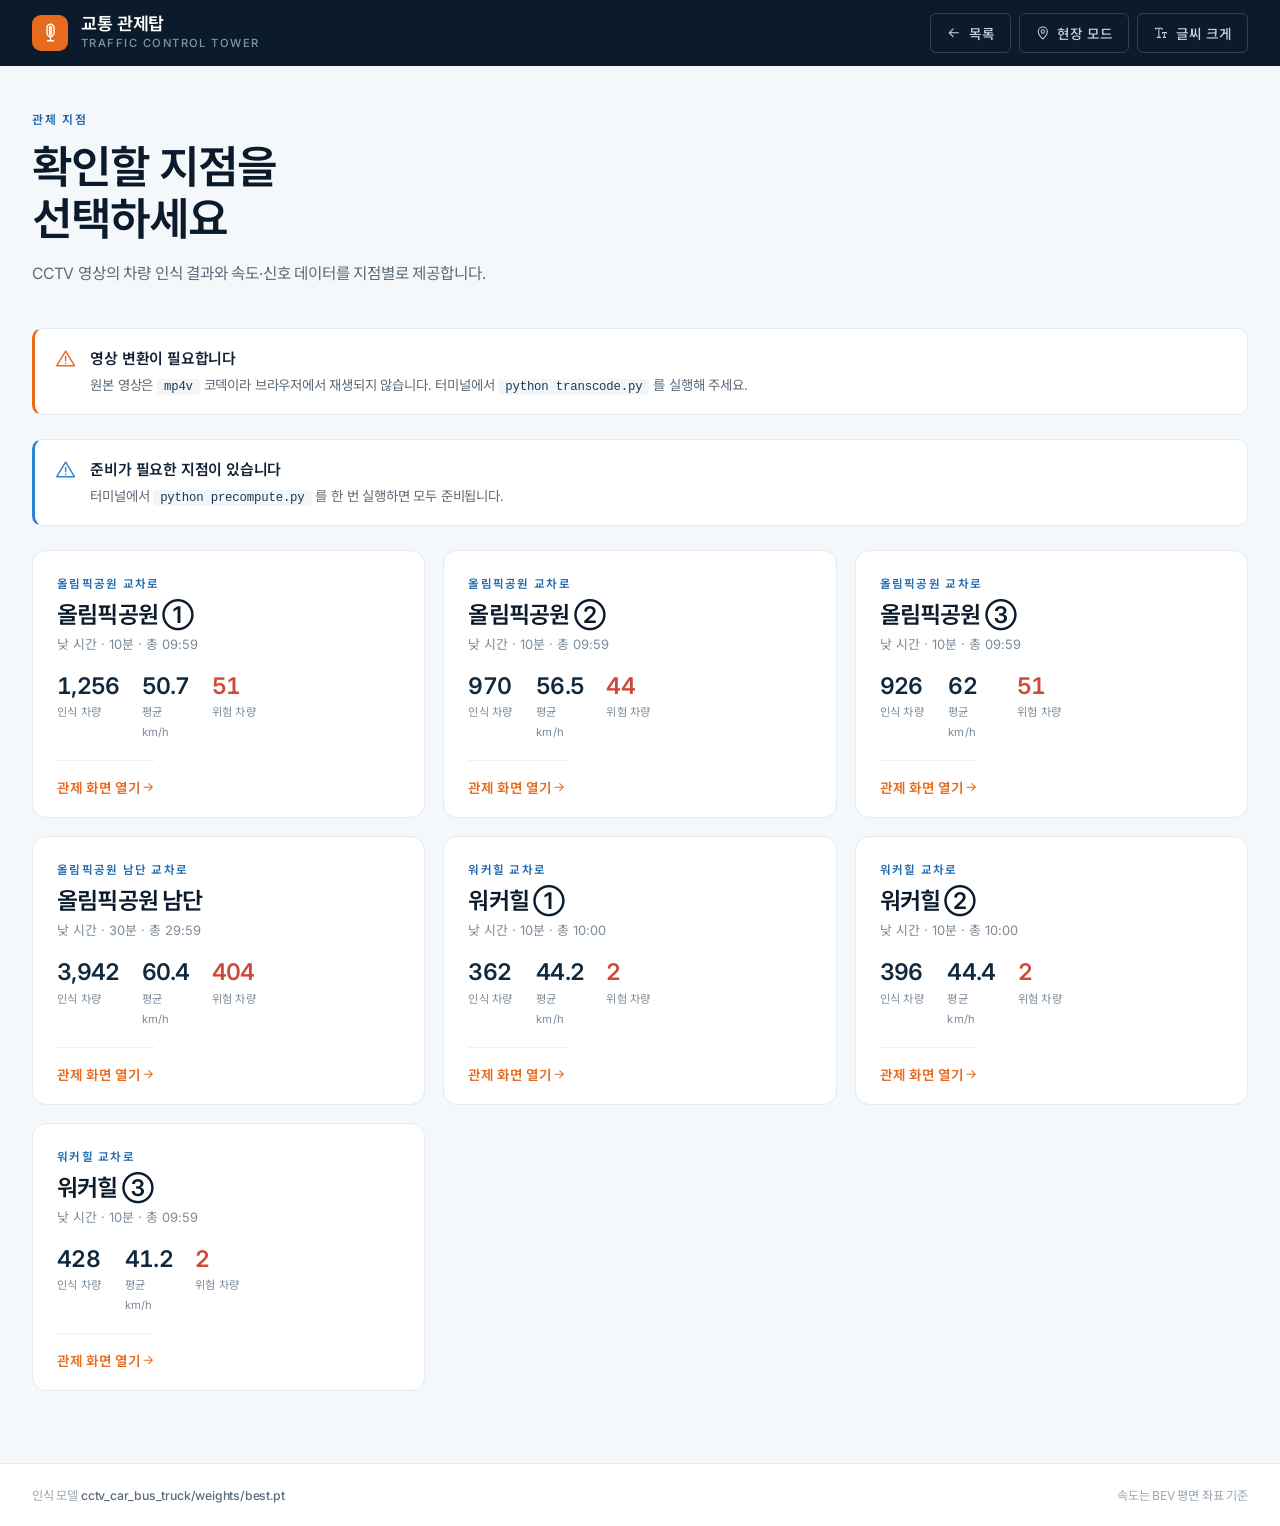
==== commit e47abaef: "속도 제한 기준 차량 색상 및 위험도 변경" ====
--- a/docs/index.html
+++ b/docs/index.html
@@ -14,7 +14,7 @@
 <link rel="manifest" href="./manifest.webmanifest">
 <link rel="apple-touch-icon" href="./static/icons/apple-touch-icon.png">
 <link rel="icon" href="./static/icons/icon-192.png">
-<link rel="stylesheet" href="./static/css/style.css?v=1788072977">
+<link rel="stylesheet" href="./static/css/style.css?v=1788174898">
 </head>
 <body>
 
@@ -163,6 +163,11 @@
             <span class="seg-main">디지털 트윈</span>
             <span class="seg-sub">도로 도면 위 재현</span>
           </button>
+          <button class="seg-btn" data-view="twin_spot" role="tab" aria-selected="false" hidden>
+            <svg class="ico"><use href="#i-twin"/></svg>
+            <span class="seg-main">트윈 위치 점</span>
+            <span class="seg-sub">차량 중심점 재현</span>
+          </button>
         </div>
 
         <div class="video-box">
@@ -319,7 +324,7 @@
   </div>
 </footer>
 
-<script>window.STATIC_MODE=true;</script>
-<script src="./static/js/main.js?v=1788072977"></script>
+<script>window.STATIC_MODE=true;window.MEDIA_VERSION="1788174898";</script>
+<script src="./static/js/main.js?v=1788174898"></script>
 </body>
 </html>
--- a/docs/static/css/style.css
+++ b/docs/static/css/style.css
@@ -218,6 +218,7 @@
 .seg-btn.is-on{ background:var(--white); color:var(--navy-900); }
 .seg-btn.is-on::after{ opacity:1; }
 .seg-btn:disabled{ opacity:.4; cursor:not-allowed; }
+.seg-btn[hidden]{ display:none; }
 .seg-btn .ico{ grid-row:1/3; width:1.45em; height:1.45em; color:var(--gray-400); }
 .seg-btn.is-on .ico{ color:var(--orange); }
 .seg-main{ font-weight:600; font-size:.9em; letter-spacing:-.025em; }
